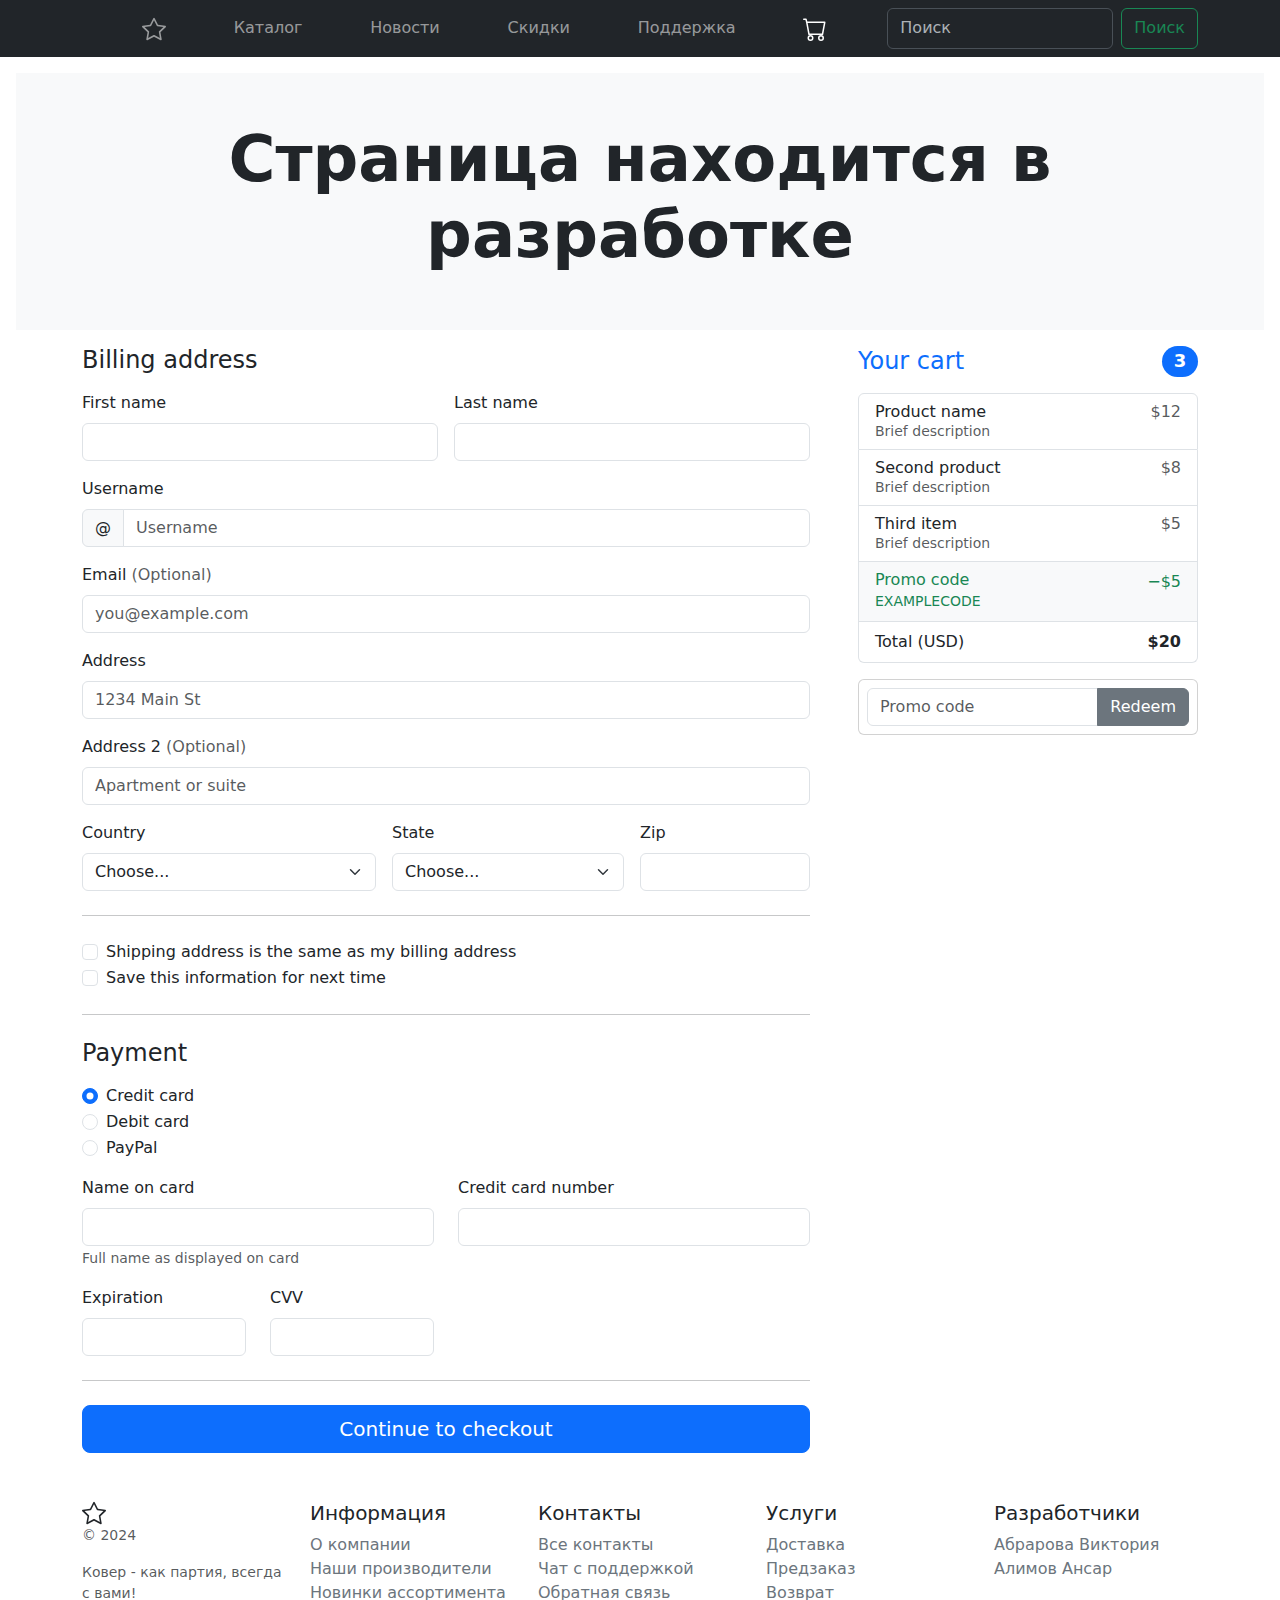
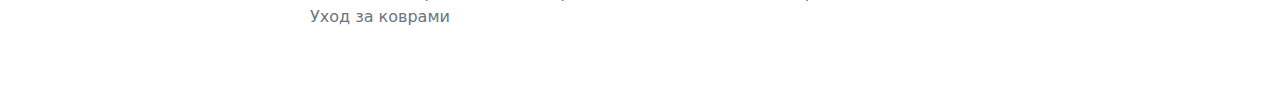
==== docs/cart.html @ 84be00ea "Fixed active item of top level menu." ====
<!DOCTYPE html>
<html lang="ru">
<head>
    <meta charset="UTF-8"/>
    <meta name="viewport" content="width=device-width, initial-scale=1">
    <title>Playground</title>
    <link rel="stylesheet" href="https://cdn.jsdelivr.net/npm/bootstrap@5.3.3/dist/css/bootstrap.min.css"
          integrity="sha384-QWTKZyjpPEjISv5WaRU9OFeRpok6YctnYmDr5pNlyT2bRjXh0JMhjY6hW+ALEwIH" crossorigin="anonymous">
    <link rel="stylesheet" href="css/style.css">
</head>
<body>
<svg xmlns="http://www.w3.org/2000/svg" class="d-none">
    <symbol id="logo" viewBox="0 0 16 16">
        <path d="M2.866 14.85c-.078.444.36.791.746.593l4.39-2.256 4.389 2.256c.386.198.824-.149.746-.592l-.83-4.73 3.522-3.356c.33-.314.16-.888-.282-.95l-4.898-.696L8.465.792a.513.513 0 0 0-.927 0L5.354 5.12l-4.898.696c-.441.062-.612.636-.283.95l3.523 3.356-.83 4.73zm4.905-2.767-3.686 1.894.694-3.957a.56.56 0 0 0-.163-.505L1.71 6.745l4.052-.576a.53.53 0 0 0 .393-.288L8 2.223l1.847 3.658a.53.53 0 0 0 .393.288l4.052.575-2.906 2.77a.56.56 0 0 0-.163.506l.694 3.957-3.686-1.894a.5.5 0 0 0-.461 0z"/>
    </symbol>
    <symbol id="cart" viewBox="0 0 16 16">
        <path d="M0 1.5A.5.5 0 0 1 .5 1H2a.5.5 0 0 1 .485.379L2.89 3H14.5a.5.5 0 0 1 .491.592l-1.5 8A.5.5 0 0 1 13 12H4a.5.5 0 0 1-.491-.408L2.01 3.607 1.61 2H.5a.5.5 0 0 1-.5-.5M3.102 4l1.313 7h8.17l1.313-7zM5 12a2 2 0 1 0 0 4 2 2 0 0 0 0-4m7 0a2 2 0 1 0 0 4 2 2 0 0 0 0-4m-7 1a1 1 0 1 1 0 2 1 1 0 0 1 0-2m7 0a1 1 0 1 1 0 2 1 1 0 0 1 0-2"/>
    </symbol>
</svg>
<header>
    <nav class="navbar bg-dark navbar-expand-md" data-bs-theme="dark">
        <div class="container">
            <a class="navbar-brand d-md-none" href="index.html">
                <svg xmlns="http://www.w3.org/2000/svg" width="24" height="24" fill="currentColor" class="bi"
                     viewBox="0 0 16 16">
                    <use xlink:href="#logo"/>
                </svg>
                Playground
            </a>
            <button class="navbar-toggler" type="button" data-bs-toggle="offcanvas" data-bs-target="#offcanvas"
                    aria-controls="offcanvas" aria-label="Toggle navigation">
                <span class="navbar-toggler-icon"></span>
            </button>
            <div class="offcanvas offcanvas-end" tabindex="-1" id="offcanvas" aria-labelledby="offcanvasLabel">
                <div class="offcanvas-header">
                    <h5 class="offcanvas-title" id="offcanvasLabel">Playground</h5>
                    <button type="button" class="btn-close" data-bs-dismiss="offcanvas" aria-label="Close"></button>
                </div>
                <div class="offcanvas-body">
                    <ul class="navbar-nav flex-grow-1 justify-content-md-evenly">
                        <li class="nav-item">
                            <a class="nav-link" href="index.html">
                                <svg xmlns="http://www.w3.org/2000/svg" width="24" height="24" fill="currentColor"
                                     class="bi" viewBox="0 0 16 16">
                                    <use xlink:href="#logo"/>
                                </svg>
                            </a>
                        </li>
                        <li class="nav-item">
                            <a class="nav-link" href="pricing.html">Каталог</a>
                        </li>
                        <li class="nav-item">
                            <a class="nav-link" href="news.html">Новости</a>
                        </li>
                        <li class="nav-item">
                            <a class="nav-link" href="sales.html">Скидки</a>
                        </li>
                        <li class="nav-item">
                            <a class="nav-link" href="support.html">Поддержка</a>
                        </li>
                        <li class="nav-item">
                            <a class="nav-link active" aria-current="page" href="cart.html">
                                <svg xmlns="http://www.w3.org/2000/svg" width="24" height="24" fill="currentColor"
                                     class="bi">
                                    <use xlink:href="#cart"/>
                                </svg>
                            </a>
                        </li>
                    </ul>
                    <form class="d-flex" role="search" action="search-result.html">
                        <input class="form-control me-2" type="search" placeholder="Поиск" aria-label="Search">
                        <button class="btn btn-outline-success" type="submit">Поиск</button>
                    </form>
                </div>
            </div>
        </div>
    </nav>
</header>
<main>
    <div class="position-relative overflow-hidden p-3 p-md-5 m-md-3 text-center bg-body-tertiary">
        <h1 class="display-3 fw-bold">Страница находится в разработке</h1>
    </div>
    <div class="container">
        <div class="row g-5">
            <div class="col-md-5 col-lg-4 order-md-last">
                <h4 class="d-flex justify-content-between align-items-center mb-3">
                    <span class="text-primary">Your cart</span>
                    <span class="badge bg-primary rounded-pill">3</span>
                </h4>
                <ul class="list-group mb-3">
                    <li class="list-group-item d-flex justify-content-between lh-sm">
                        <div>
                            <h6 class="my-0">Product name</h6>
                            <small class="text-body-secondary">Brief description</small>
                        </div>
                        <span class="text-body-secondary">$12</span>
                    </li>
                    <li class="list-group-item d-flex justify-content-between lh-sm">
                        <div>
                            <h6 class="my-0">Second product</h6>
                            <small class="text-body-secondary">Brief description</small>
                        </div>
                        <span class="text-body-secondary">$8</span>
                    </li>
                    <li class="list-group-item d-flex justify-content-between lh-sm">
                        <div>
                            <h6 class="my-0">Third item</h6>
                            <small class="text-body-secondary">Brief description</small>
                        </div>
                        <span class="text-body-secondary">$5</span>
                    </li>
                    <li class="list-group-item d-flex justify-content-between bg-body-tertiary">
                        <div class="text-success">
                            <h6 class="my-0">Promo code</h6>
                            <small>EXAMPLECODE</small>
                        </div>
                        <span class="text-success">−$5</span>
                    </li>
                    <li class="list-group-item d-flex justify-content-between">
                        <span>Total (USD)</span>
                        <strong>$20</strong>
                    </li>
                </ul>

                <form class="card p-2">
                    <div class="input-group">
                        <input type="text" class="form-control" placeholder="Promo code">
                        <button type="submit" class="btn btn-secondary">Redeem</button>
                    </div>
                </form>
            </div>
            <div class="col-md-7 col-lg-8">
                <h4 class="mb-3">Billing address</h4>
                <form class="needs-validation" novalidate>
                    <div class="row g-3">
                        <div class="col-sm-6">
                            <label for="firstName" class="form-label">First name</label>
                            <input type="text" class="form-control" id="firstName" placeholder="" value="" required>
                            <div class="invalid-feedback">
                                Valid first name is required.
                            </div>
                        </div>

                        <div class="col-sm-6">
                            <label for="lastName" class="form-label">Last name</label>
                            <input type="text" class="form-control" id="lastName" placeholder="" value="" required>
                            <div class="invalid-feedback">
                                Valid last name is required.
                            </div>
                        </div>

                        <div class="col-12">
                            <label for="username" class="form-label">Username</label>
                            <div class="input-group has-validation">
                                <span class="input-group-text">@</span>
                                <input type="text" class="form-control" id="username" placeholder="Username" required>
                                <div class="invalid-feedback">
                                    Your username is required.
                                </div>
                            </div>
                        </div>

                        <div class="col-12">
                            <label for="email" class="form-label">Email <span
                                    class="text-body-secondary">(Optional)</span></label>
                            <input type="email" class="form-control" id="email" placeholder="you@example.com">
                            <div class="invalid-feedback">
                                Please enter a valid email address for shipping updates.
                            </div>
                        </div>

                        <div class="col-12">
                            <label for="address" class="form-label">Address</label>
                            <input type="text" class="form-control" id="address" placeholder="1234 Main St" required>
                            <div class="invalid-feedback">
                                Please enter your shipping address.
                            </div>
                        </div>

                        <div class="col-12">
                            <label for="address2" class="form-label">Address 2 <span class="text-body-secondary">(Optional)</span></label>
                            <input type="text" class="form-control" id="address2" placeholder="Apartment or suite">
                        </div>

                        <div class="col-md-5">
                            <label for="country" class="form-label">Country</label>
                            <select class="form-select" id="country" required>
                                <option value="">Choose...</option>
                                <option>United States</option>
                            </select>
                            <div class="invalid-feedback">
                                Please select a valid country.
                            </div>
                        </div>

                        <div class="col-md-4">
                            <label for="state" class="form-label">State</label>
                            <select class="form-select" id="state" required>
                                <option value="">Choose...</option>
                                <option>California</option>
                            </select>
                            <div class="invalid-feedback">
                                Please provide a valid state.
                            </div>
                        </div>

                        <div class="col-md-3">
                            <label for="zip" class="form-label">Zip</label>
                            <input type="text" class="form-control" id="zip" placeholder="" required>
                            <div class="invalid-feedback">
                                Zip code required.
                            </div>
                        </div>
                    </div>

                    <hr class="my-4">

                    <div class="form-check">
                        <input type="checkbox" class="form-check-input" id="same-address">
                        <label class="form-check-label" for="same-address">Shipping address is the same as my billing
                            address</label>
                    </div>

                    <div class="form-check">
                        <input type="checkbox" class="form-check-input" id="save-info">
                        <label class="form-check-label" for="save-info">Save this information for next time</label>
                    </div>

                    <hr class="my-4">

                    <h4 class="mb-3">Payment</h4>

                    <div class="my-3">
                        <div class="form-check">
                            <input id="credit" name="paymentMethod" type="radio" class="form-check-input" checked
                                   required>
                            <label class="form-check-label" for="credit">Credit card</label>
                        </div>
                        <div class="form-check">
                            <input id="debit" name="paymentMethod" type="radio" class="form-check-input" required>
                            <label class="form-check-label" for="debit">Debit card</label>
                        </div>
                        <div class="form-check">
                            <input id="paypal" name="paymentMethod" type="radio" class="form-check-input" required>
                            <label class="form-check-label" for="paypal">PayPal</label>
                        </div>
                    </div>

                    <div class="row gy-3">
                        <div class="col-md-6">
                            <label for="cc-name" class="form-label">Name on card</label>
                            <input type="text" class="form-control" id="cc-name" placeholder="" required>
                            <small class="text-body-secondary">Full name as displayed on card</small>
                            <div class="invalid-feedback">
                                Name on card is required
                            </div>
                        </div>

                        <div class="col-md-6">
                            <label for="cc-number" class="form-label">Credit card number</label>
                            <input type="text" class="form-control" id="cc-number" placeholder="" required>
                            <div class="invalid-feedback">
                                Credit card number is required
                            </div>
                        </div>

                        <div class="col-md-3">
                            <label for="cc-expiration" class="form-label">Expiration</label>
                            <input type="text" class="form-control" id="cc-expiration" placeholder="" required>
                            <div class="invalid-feedback">
                                Expiration date required
                            </div>
                        </div>

                        <div class="col-md-3">
                            <label for="cc-cvv" class="form-label">CVV</label>
                            <input type="text" class="form-control" id="cc-cvv" placeholder="" required>
                            <div class="invalid-feedback">
                                Security code required
                            </div>
                        </div>
                    </div>

                    <hr class="my-4">

                    <button class="w-100 btn btn-primary btn-lg" type="submit">Continue to checkout</button>
                </form>
            </div>
        </div>
    </div>
</main>
<footer class="container py-5">
    <div class="row">
        <div class="col-12 col-md">
            <svg xmlns="http://www.w3.org/2000/svg" width="24" height="24" fill="currentColor" class="bi"
                 viewBox="0 0 16 16">
                <use xlink:href="#logo"/>
            </svg>
            <small class="d-block mb-3 text-body-secondary">&copy; 2024</small>
            <small class="d-block mb-3 text-body-secondary">Ковер - как партия, всегда с вами!</small>
        </div>
        <div class="col-6 col-md">
            <h5>Информация</h5>
            <ul class="list-unstyled text-small">
                <li><a class="link-secondary text-decoration-none" href="#">О компании</a></li>
                <li><a class="link-secondary text-decoration-none" href="#">Наши производители</a></li>
                <li><a class="link-secondary text-decoration-none" href="#"> Новинки ассортимента</a></li>
                <li><a class="link-secondary text-decoration-none" href="#">Уход за коврами</a></li>
            </ul>
        </div>
        <div class="col-6 col-md">
            <h5>Контакты</h5>
            <ul class="list-unstyled text-small">
                <li><a class="link-secondary text-decoration-none" href="#">Все контакты</a></li>
                <li><a class="link-secondary text-decoration-none" href="#">Чат с поддержкой</a></li>
                <li><a class="link-secondary text-decoration-none" href="#">Обратная связь</a></li>
            </ul>
        </div>
        <div class="col-6 col-md">
            <h5>Услуги</h5>
            <ul class="list-unstyled text-small">
                <li><a class="link-secondary text-decoration-none" href="#">Доставка</a></li>
                <li><a class="link-secondary text-decoration-none" href="#">Предзаказ</a></li>
                <li><a class="link-secondary text-decoration-none" href="#">Возврат</a></li>
            </ul>
        </div>
        <div class="col-6 col-md">
            <h5>Разработчики</h5>
            <ul class="list-unstyled text-small">
                <li><a class="link-secondary text-decoration-none" data-bs-toggle="tooltip"
                       data-bs-title="abrarovavika@gmail.com" href="mailto:abrarovavika@gmail.com">Абрарова Виктория</a>
                </li>
                <li><p class="link-secondary text-decoration-none" href="#">Алимов Ансар</p></li>
            </ul>
        </div>
    </div>
</footer>
<script src="https://cdn.jsdelivr.net/npm/bootstrap@5.3.3/dist/js/bootstrap.bundle.min.js"
        integrity="sha384-YvpcrYf0tY3lHB60NNkmXc5s9fDVZLESaAA55NDzOxhy9GkcIdslK1eN7N6jIeHz"
        crossorigin="anonymous"></script>
<script src="js/tooltip.js"></script>
</body>
</html>
---- docs/css/style.css ----
.icon-link > .bi {
    width: .75em;
    height: .75em;
}

.index-carousel {
    margin-bottom: 4rem;
}

.index-carousel-caption {
    bottom: 3rem;
    z-index: 10;
}

.index-carousel-item {
    height: 32rem;
}

.index-marketing .col-lg-4 {
    margin-bottom: 1.5rem;
    text-align: center;
}

.index-marketing .col-lg-4 p {
    margin-right: .75rem;
    margin-left: .75rem;
}

.index-featurette-divider {
    margin: 5rem 0;
}

.index-featurette-heading {
    letter-spacing: -.05rem;
}

@media (min-width: 40em) {
    .index-carousel-caption p {
        margin-bottom: 1.25rem;
        font-size: 1.25rem;
        line-height: 1.4;
    }

    .index-featurette-heading {
        font-size: 50px;
    }
}

@media (min-width: 62em) {
    .index-featurette-heading {
        margin-top: 7rem;
    }
}

.index-bd-placeholder-img {
    font-size: 1.125rem;
    text-anchor: middle;
    -webkit-user-select: none;
    -moz-user-select: none;
    user-select: none;
}

@media (min-width: 768px) {
    .index-bd-placeholder-img-lg {
        font-size: 3.5rem;
    }
}

.pricing-bd-placeholder-img {
    font-size: 1.125rem;
    text-anchor: middle;
    -webkit-user-select: none;
    -moz-user-select: none;
    user-select: none;
}
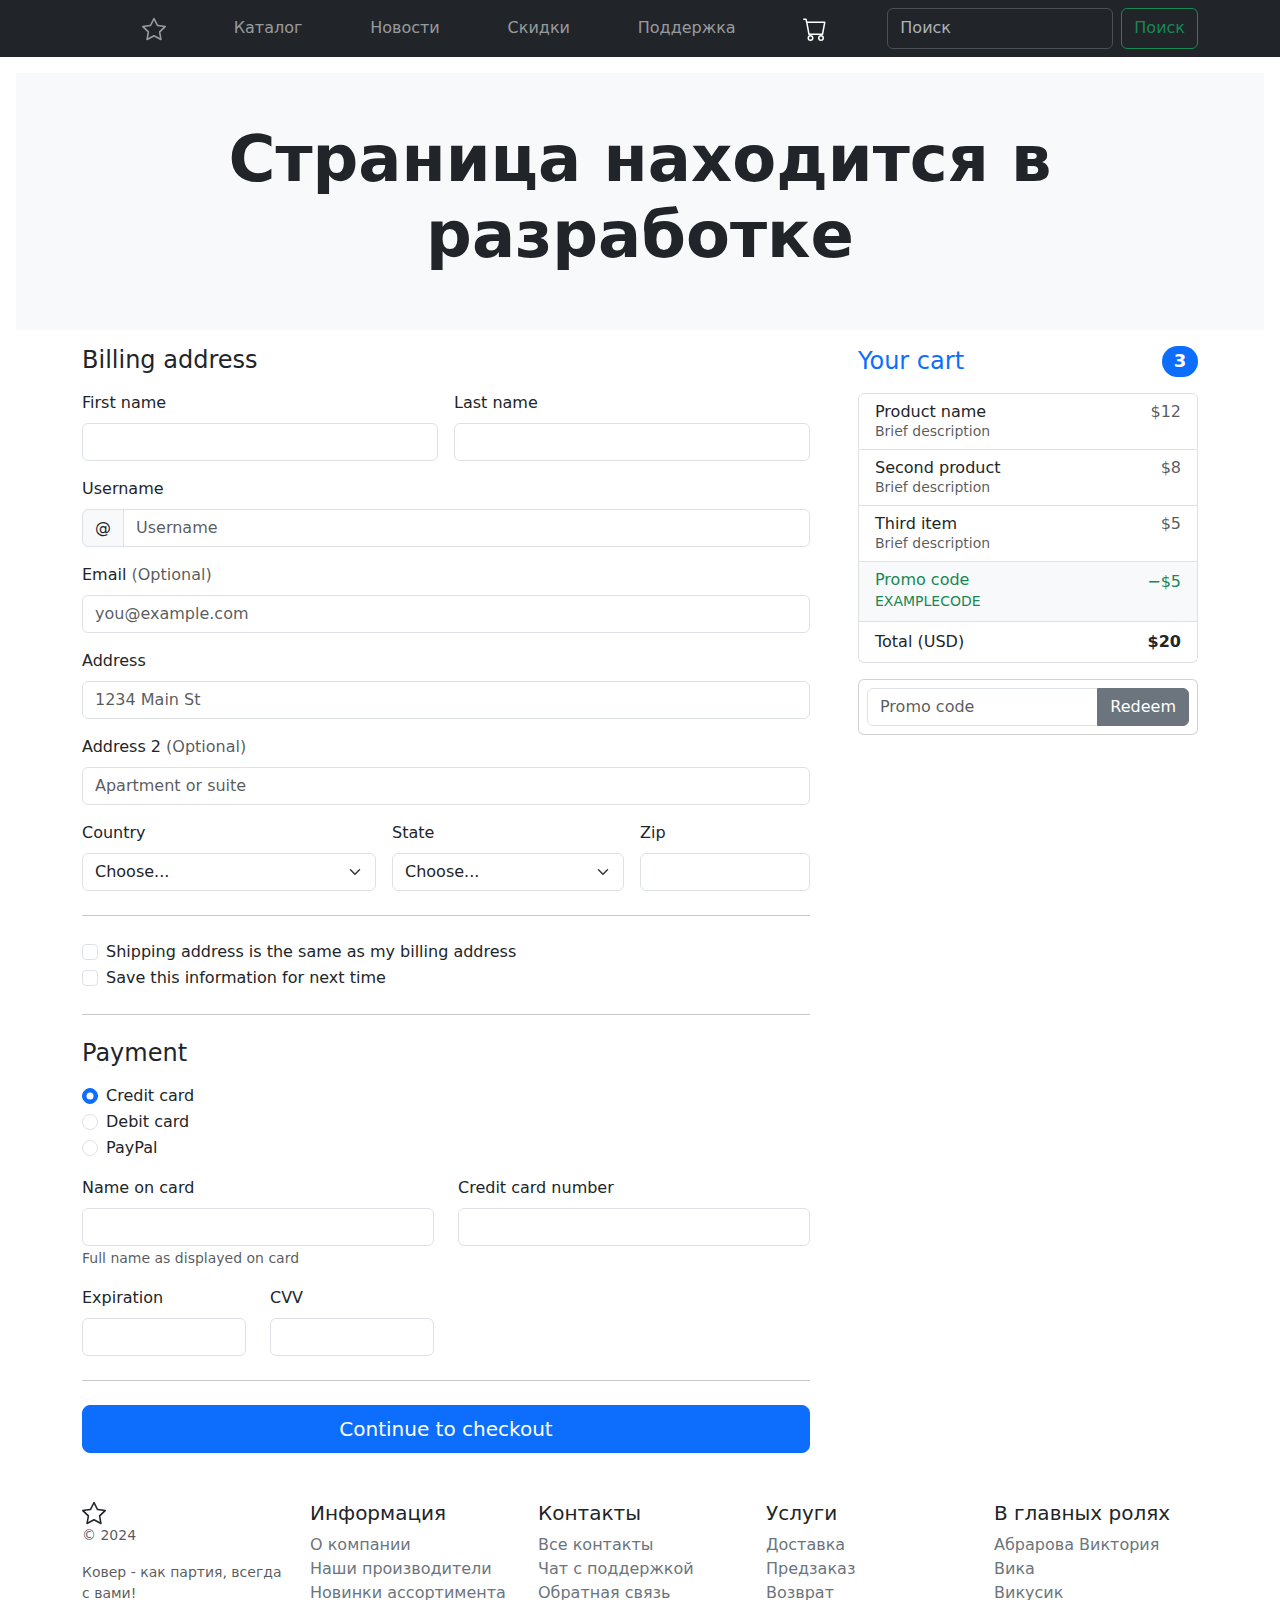
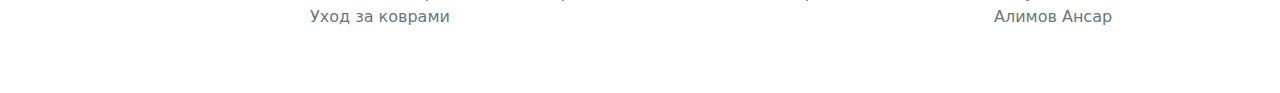
==== commit 7b6d7560: "Renamed site." ====
--- a/docs/cart.html
+++ b/docs/cart.html
@@ -3,7 +3,7 @@
 <head>
     <meta charset="UTF-8"/>
     <meta name="viewport" content="width=device-width, initial-scale=1">
-    <title>Playground</title>
+    <title>Союз советских ковров</title>
     <link rel="stylesheet" href="https://cdn.jsdelivr.net/npm/bootstrap@5.3.3/dist/css/bootstrap.min.css"
           integrity="sha384-QWTKZyjpPEjISv5WaRU9OFeRpok6YctnYmDr5pNlyT2bRjXh0JMhjY6hW+ALEwIH" crossorigin="anonymous">
     <link rel="stylesheet" href="css/style.css">
@@ -25,7 +25,7 @@
                      viewBox="0 0 16 16">
                     <use xlink:href="#logo"/>
                 </svg>
-                Playground
+                Союз советских ковров
             </a>
             <button class="navbar-toggler" type="button" data-bs-toggle="offcanvas" data-bs-target="#offcanvas"
                     aria-controls="offcanvas" aria-label="Toggle navigation">
@@ -33,7 +33,7 @@
             </button>
             <div class="offcanvas offcanvas-end" tabindex="-1" id="offcanvas" aria-labelledby="offcanvasLabel">
                 <div class="offcanvas-header">
-                    <h5 class="offcanvas-title" id="offcanvasLabel">Playground</h5>
+                    <h5 class="offcanvas-title" id="offcanvasLabel">Союз советских ковров</h5>
                     <button type="button" class="btn-close" data-bs-dismiss="offcanvas" aria-label="Close"></button>
                 </div>
                 <div class="offcanvas-body">
@@ -325,10 +325,16 @@
             </ul>
         </div>
         <div class="col-6 col-md">
-            <h5>Разработчики</h5>
+            <h5>В главных ролях</h5>
             <ul class="list-unstyled text-small">
                 <li><a class="link-secondary text-decoration-none" data-bs-toggle="tooltip"
                        data-bs-title="abrarovavika@gmail.com" href="mailto:abrarovavika@gmail.com">Абрарова Виктория</a>
+                </li>
+                <li><a class="link-secondary text-decoration-none" data-bs-toggle="tooltip"
+                       data-bs-title="abrarovavika@gmail.com" href="mailto:abrarovavika@gmail.com">Вика</a>
+                </li>
+                <li><a class="link-secondary text-decoration-none" data-bs-toggle="tooltip"
+                       data-bs-title="abrarovavika@gmail.com" href="mailto:abrarovavika@gmail.com">Викусик</a>
                 </li>
                 <li><p class="link-secondary text-decoration-none" href="#">Алимов Ансар</p></li>
             </ul>
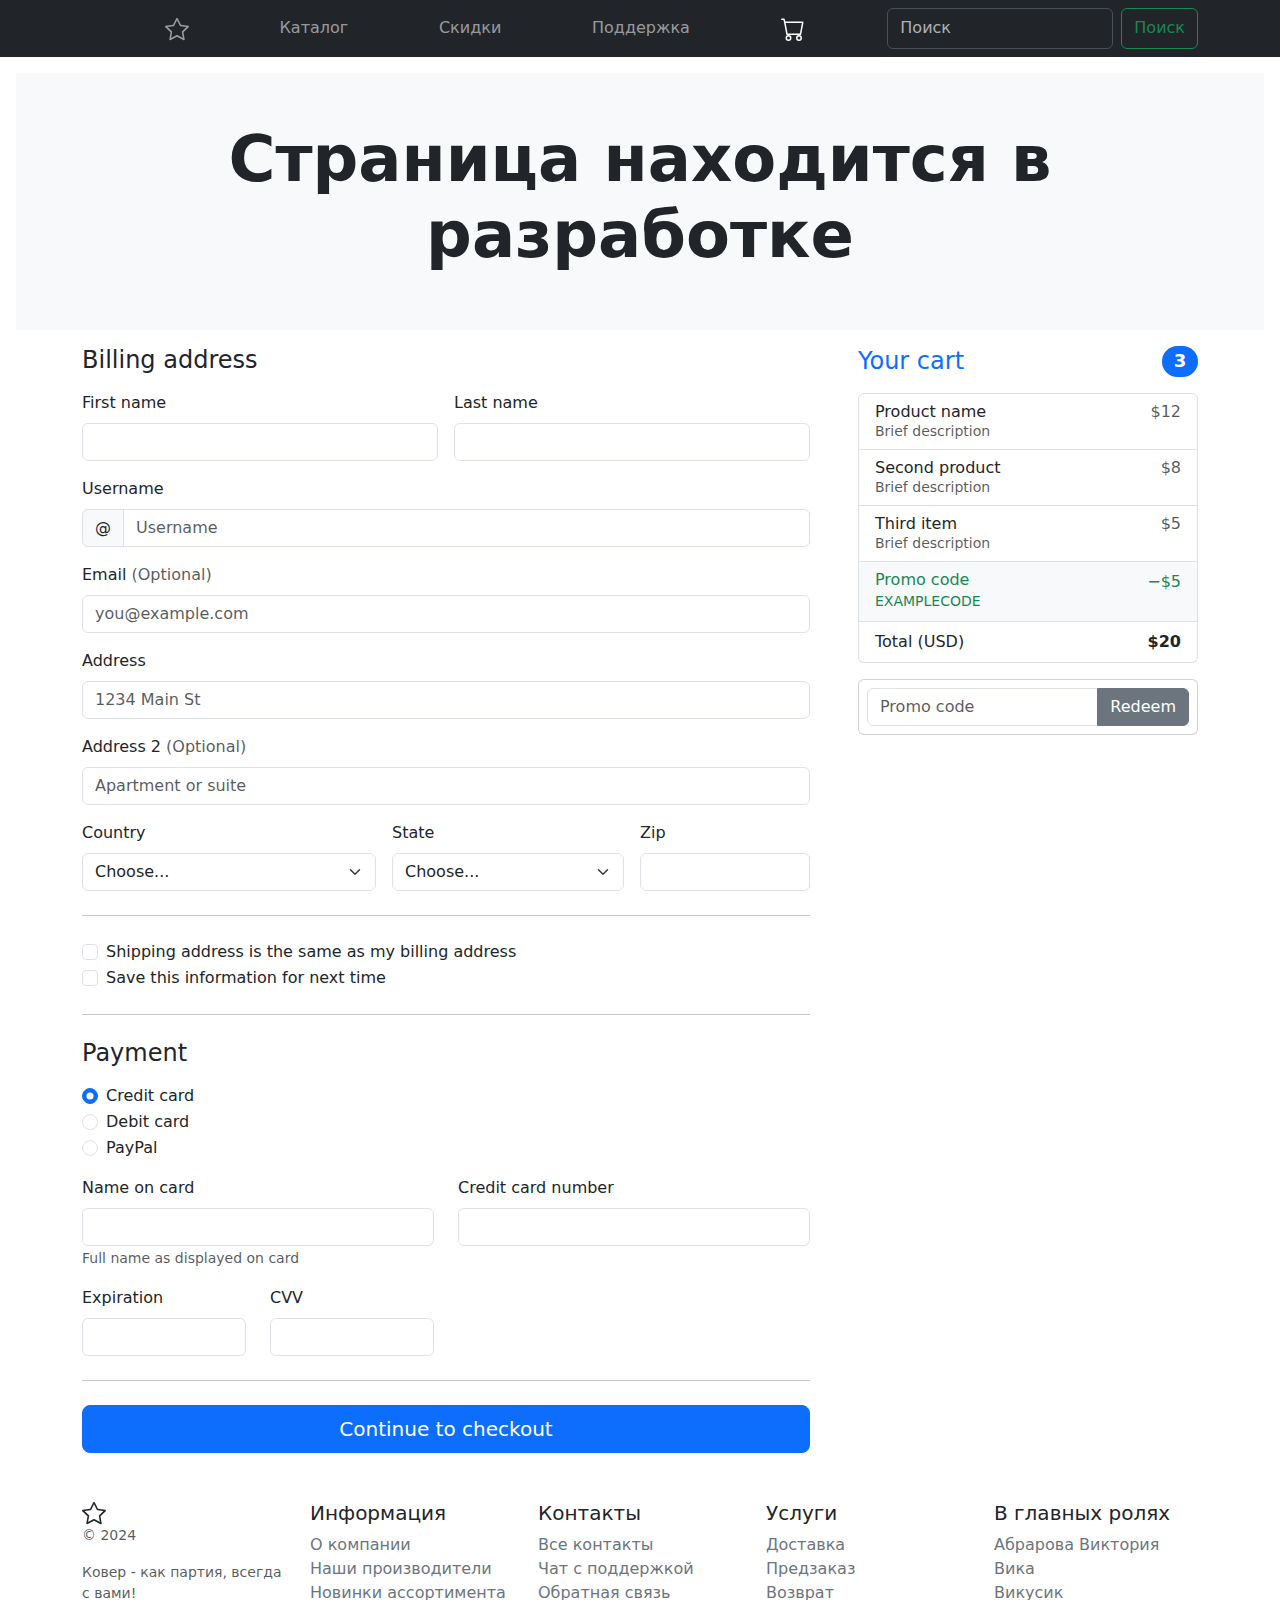
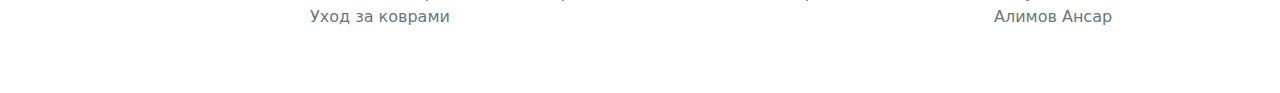
==== commit 92099e5f: "Removed news page." ====
--- a/docs/cart.html
+++ b/docs/cart.html
@@ -50,9 +50,6 @@
                             <a class="nav-link" href="pricing.html">Каталог</a>
                         </li>
                         <li class="nav-item">
-                            <a class="nav-link" href="news.html">Новости</a>
-                        </li>
-                        <li class="nav-item">
                             <a class="nav-link" href="sales.html">Скидки</a>
                         </li>
                         <li class="nav-item">
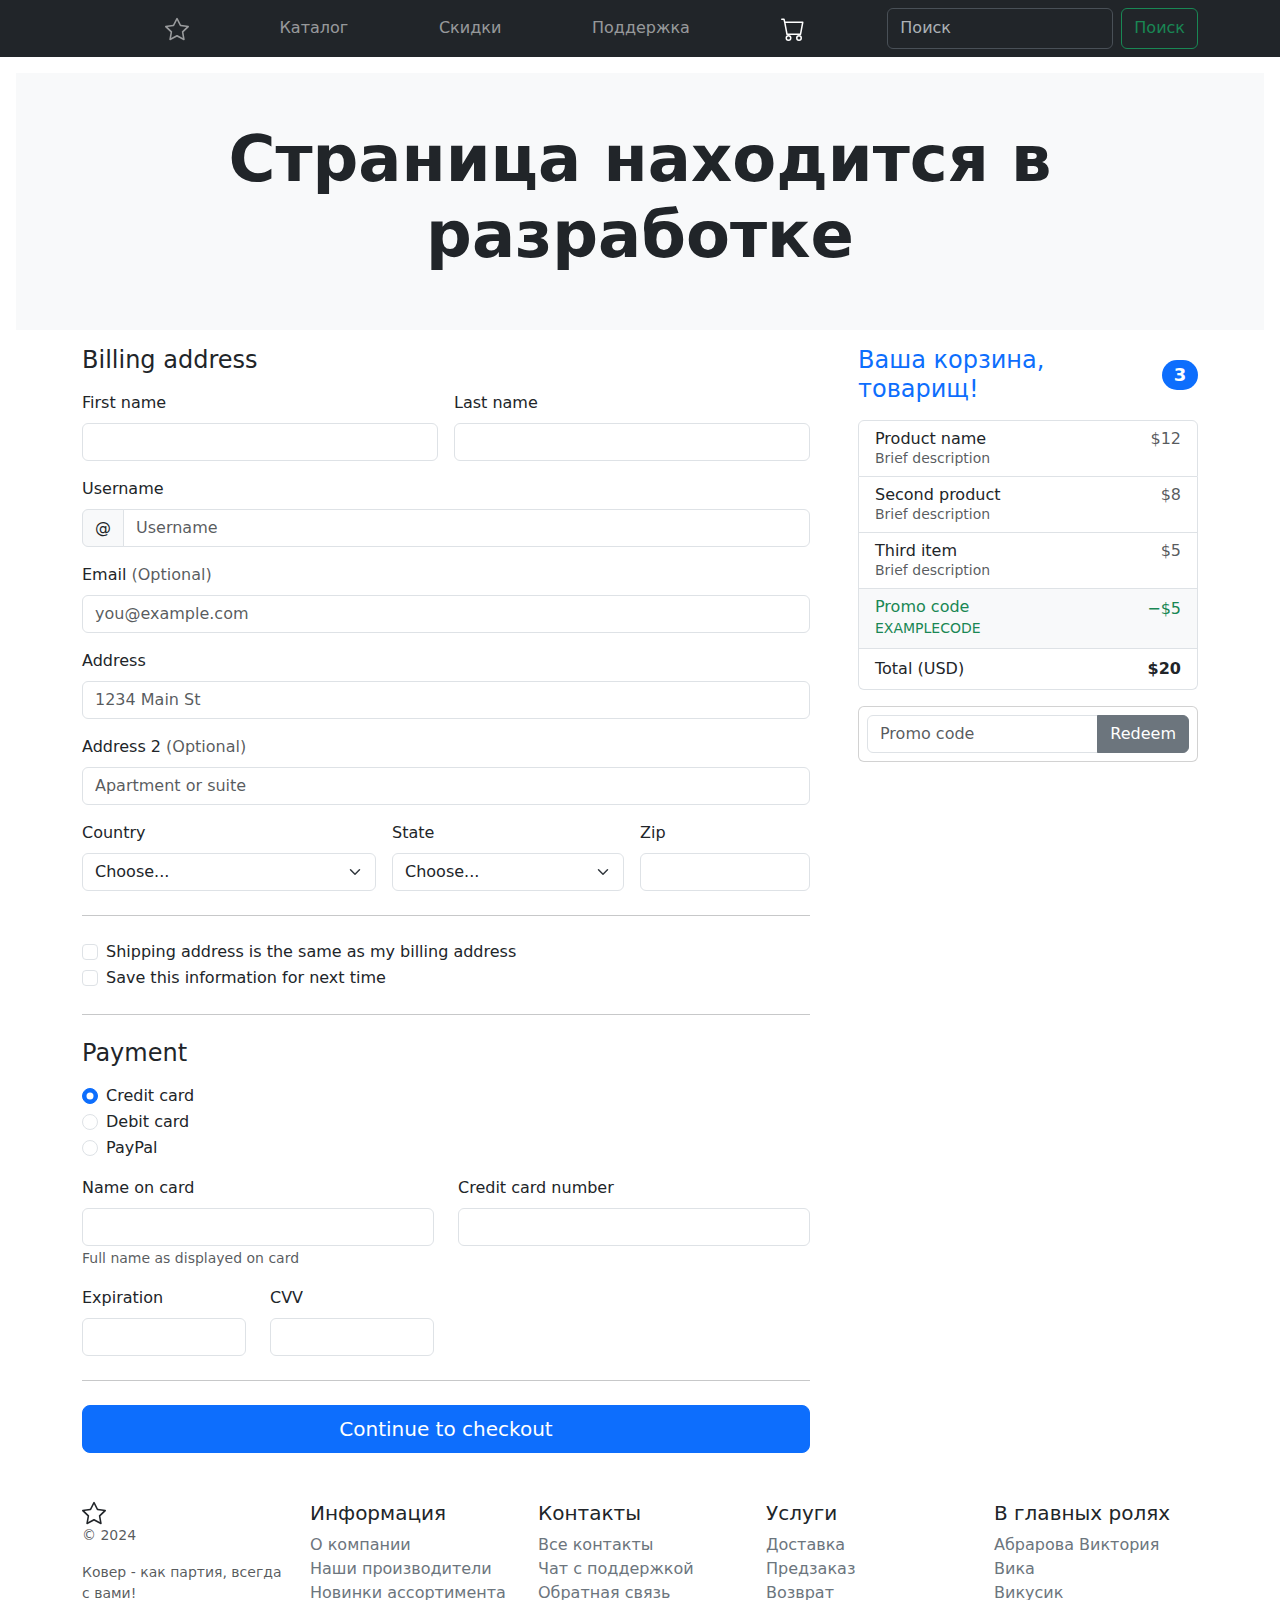
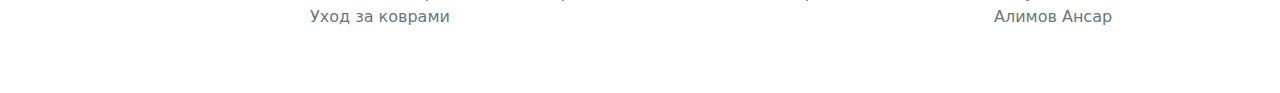
==== commit 27870c3a: "Stub page and translation from English to Russian." ====
--- a/docs/cart.html
+++ b/docs/cart.html
@@ -64,7 +64,7 @@
                             </a>
                         </li>
                     </ul>
-                    <form class="d-flex" role="search" action="search-result.html">
+                    <form class="d-flex" role="search" action="stub.html">
                         <input class="form-control me-2" type="search" placeholder="Поиск" aria-label="Search">
                         <button class="btn btn-outline-success" type="submit">Поиск</button>
                     </form>
@@ -81,7 +81,7 @@
         <div class="row g-5">
             <div class="col-md-5 col-lg-4 order-md-last">
                 <h4 class="d-flex justify-content-between align-items-center mb-3">
-                    <span class="text-primary">Your cart</span>
+                    <span class="text-primary">Ваша корзина, товарищ!</span>
                     <span class="badge bg-primary rounded-pill">3</span>
                 </h4>
                 <ul class="list-group mb-3">
@@ -299,26 +299,26 @@
         <div class="col-6 col-md">
             <h5>Информация</h5>
             <ul class="list-unstyled text-small">
-                <li><a class="link-secondary text-decoration-none" href="#">О компании</a></li>
-                <li><a class="link-secondary text-decoration-none" href="#">Наши производители</a></li>
-                <li><a class="link-secondary text-decoration-none" href="#"> Новинки ассортимента</a></li>
-                <li><a class="link-secondary text-decoration-none" href="#">Уход за коврами</a></li>
+                <li><a class="link-secondary text-decoration-none" href="stub.html">О компании</a></li>
+                <li><a class="link-secondary text-decoration-none" href="stub.html">Наши производители</a></li>
+                <li><a class="link-secondary text-decoration-none" href="stub.html"> Новинки ассортимента</a></li>
+                <li><a class="link-secondary text-decoration-none" href="stub.html">Уход за коврами</a></li>
             </ul>
         </div>
         <div class="col-6 col-md">
             <h5>Контакты</h5>
             <ul class="list-unstyled text-small">
-                <li><a class="link-secondary text-decoration-none" href="#">Все контакты</a></li>
-                <li><a class="link-secondary text-decoration-none" href="#">Чат с поддержкой</a></li>
-                <li><a class="link-secondary text-decoration-none" href="#">Обратная связь</a></li>
+                <li><a class="link-secondary text-decoration-none" href="stub.html">Все контакты</a></li>
+                <li><a class="link-secondary text-decoration-none" href="stub.html">Чат с поддержкой</a></li>
+                <li><a class="link-secondary text-decoration-none" href="stub.html">Обратная связь</a></li>
             </ul>
         </div>
         <div class="col-6 col-md">
             <h5>Услуги</h5>
             <ul class="list-unstyled text-small">
-                <li><a class="link-secondary text-decoration-none" href="#">Доставка</a></li>
-                <li><a class="link-secondary text-decoration-none" href="#">Предзаказ</a></li>
-                <li><a class="link-secondary text-decoration-none" href="#">Возврат</a></li>
+                <li><a class="link-secondary text-decoration-none" href="stub.html">Доставка</a></li>
+                <li><a class="link-secondary text-decoration-none" href="stub.html">Предзаказ</a></li>
+                <li><a class="link-secondary text-decoration-none" href="stub.html">Возврат</a></li>
             </ul>
         </div>
         <div class="col-6 col-md">
@@ -333,7 +333,8 @@
                 <li><a class="link-secondary text-decoration-none" data-bs-toggle="tooltip"
                        data-bs-title="abrarovavika@gmail.com" href="mailto:abrarovavika@gmail.com">Викусик</a>
                 </li>
-                <li><p class="link-secondary text-decoration-none" href="#">Алимов Ансар</p></li>
+                <li><a class="link-secondary text-decoration-none" data-bs-toggle="tooltip"
+                       data-bs-title="zhrvrt@gmail.com" href="mailto:zhrvrt@gmail.com">Алимов Ансар</a></li>
             </ul>
         </div>
     </div>
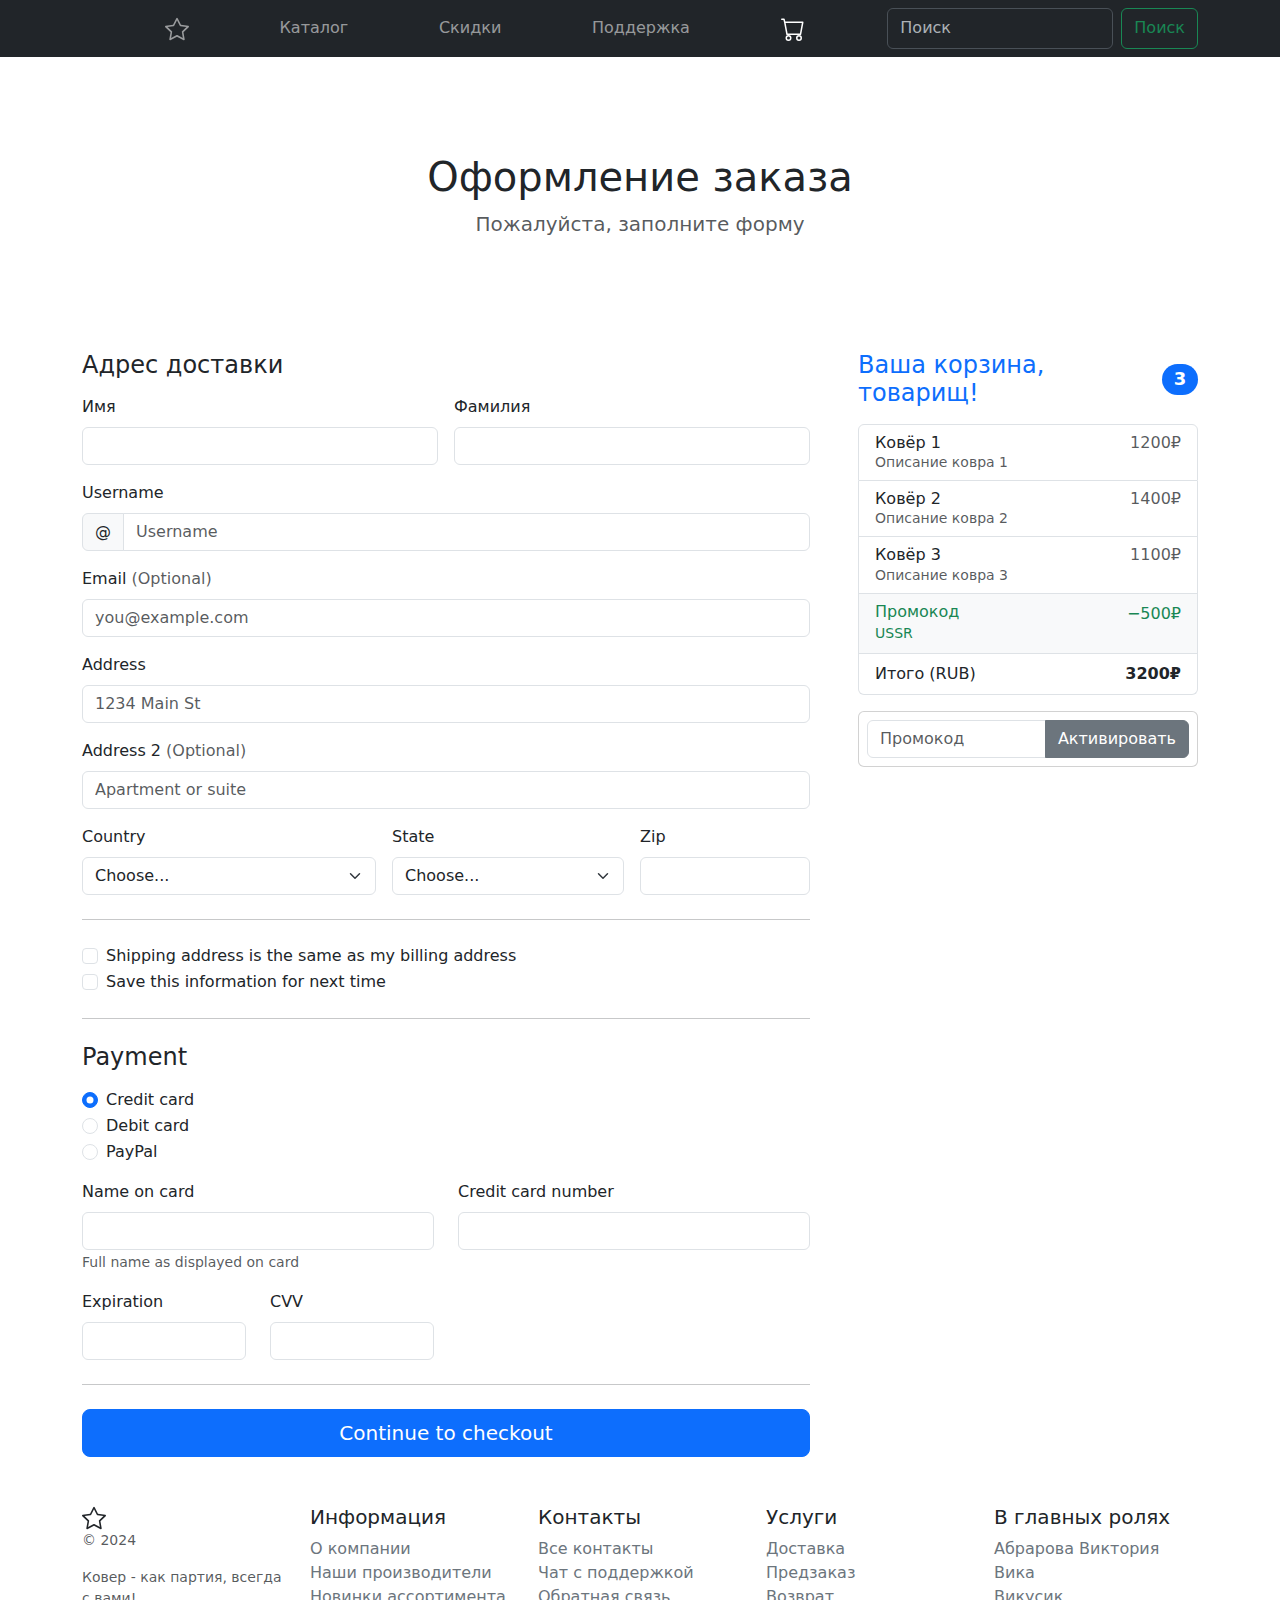
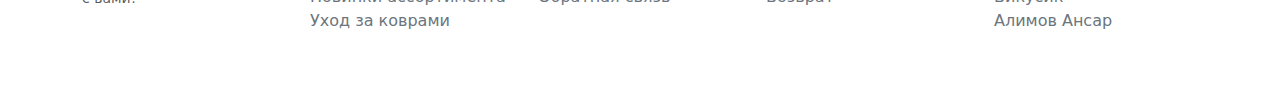
==== commit 421db8e7: "Translation of cart page." ====
--- a/docs/cart.html
+++ b/docs/cart.html
@@ -74,9 +74,14 @@
     </nav>
 </header>
 <main>
-    <div class="position-relative overflow-hidden p-3 p-md-5 m-md-3 text-center bg-body-tertiary">
-        <h1 class="display-3 fw-bold">Страница находится в разработке</h1>
-    </div>
+    <section class="py-5 text-center container">
+        <div class="row py-lg-5">
+            <div class="col-lg-6 col-md-8 mx-auto">
+                <h1 class="fw-light">Оформление заказа</h1>
+                <p class="lead text-body-secondary">Пожалуйста, заполните форму</p>
+            </div>
+        </div>
+    </section>
     <div class="container">
         <div class="row g-5">
             <div class="col-md-5 col-lg-4 order-md-last">
@@ -87,51 +92,51 @@
                 <ul class="list-group mb-3">
                     <li class="list-group-item d-flex justify-content-between lh-sm">
                         <div>
-                            <h6 class="my-0">Product name</h6>
-                            <small class="text-body-secondary">Brief description</small>
-                        </div>
-                        <span class="text-body-secondary">$12</span>
+                            <h6 class="my-0">Ковёр 1</h6>
+                            <small class="text-body-secondary">Описание ковра 1</small>
+                        </div>
+                        <span class="text-body-secondary">1200₽</span>
                     </li>
                     <li class="list-group-item d-flex justify-content-between lh-sm">
                         <div>
-                            <h6 class="my-0">Second product</h6>
-                            <small class="text-body-secondary">Brief description</small>
-                        </div>
-                        <span class="text-body-secondary">$8</span>
+                            <h6 class="my-0">Ковёр 2</h6>
+                            <small class="text-body-secondary">Описание ковра 2</small>
+                        </div>
+                        <span class="text-body-secondary">1400₽</span>
                     </li>
                     <li class="list-group-item d-flex justify-content-between lh-sm">
                         <div>
-                            <h6 class="my-0">Third item</h6>
-                            <small class="text-body-secondary">Brief description</small>
-                        </div>
-                        <span class="text-body-secondary">$5</span>
+                            <h6 class="my-0">Ковёр 3</h6>
+                            <small class="text-body-secondary">Описание ковра 3</small>
+                        </div>
+                        <span class="text-body-secondary">1100₽</span>
                     </li>
                     <li class="list-group-item d-flex justify-content-between bg-body-tertiary">
                         <div class="text-success">
-                            <h6 class="my-0">Promo code</h6>
-                            <small>EXAMPLECODE</small>
-                        </div>
-                        <span class="text-success">−$5</span>
+                            <h6 class="my-0">Промокод</h6>
+                            <small>USSR</small>
+                        </div>
+                        <span class="text-success">−500₽</span>
                     </li>
                     <li class="list-group-item d-flex justify-content-between">
-                        <span>Total (USD)</span>
-                        <strong>$20</strong>
+                        <span>Итого (RUB)</span>
+                        <strong>3200₽</strong>
                     </li>
                 </ul>
 
-                <form class="card p-2">
+                <form class="card p-2" action="stub.html">
                     <div class="input-group">
-                        <input type="text" class="form-control" placeholder="Promo code">
-                        <button type="submit" class="btn btn-secondary">Redeem</button>
+                        <input type="text" class="form-control" placeholder="Промокод">
+                        <button type="submit" class="btn btn-secondary">Активировать</button>
                     </div>
                 </form>
             </div>
             <div class="col-md-7 col-lg-8">
-                <h4 class="mb-3">Billing address</h4>
-                <form class="needs-validation" novalidate>
+                <h4 class="mb-3">Адрес доставки</h4>
+                <form class="needs-validation" novalidate action="stub.html">
                     <div class="row g-3">
                         <div class="col-sm-6">
-                            <label for="firstName" class="form-label">First name</label>
+                            <label for="firstName" class="form-label">Имя</label>
                             <input type="text" class="form-control" id="firstName" placeholder="" value="" required>
                             <div class="invalid-feedback">
                                 Valid first name is required.
@@ -139,7 +144,7 @@
                         </div>
 
                         <div class="col-sm-6">
-                            <label for="lastName" class="form-label">Last name</label>
+                            <label for="lastName" class="form-label">Фамилия</label>
                             <input type="text" class="form-control" id="lastName" placeholder="" value="" required>
                             <div class="invalid-feedback">
                                 Valid last name is required.
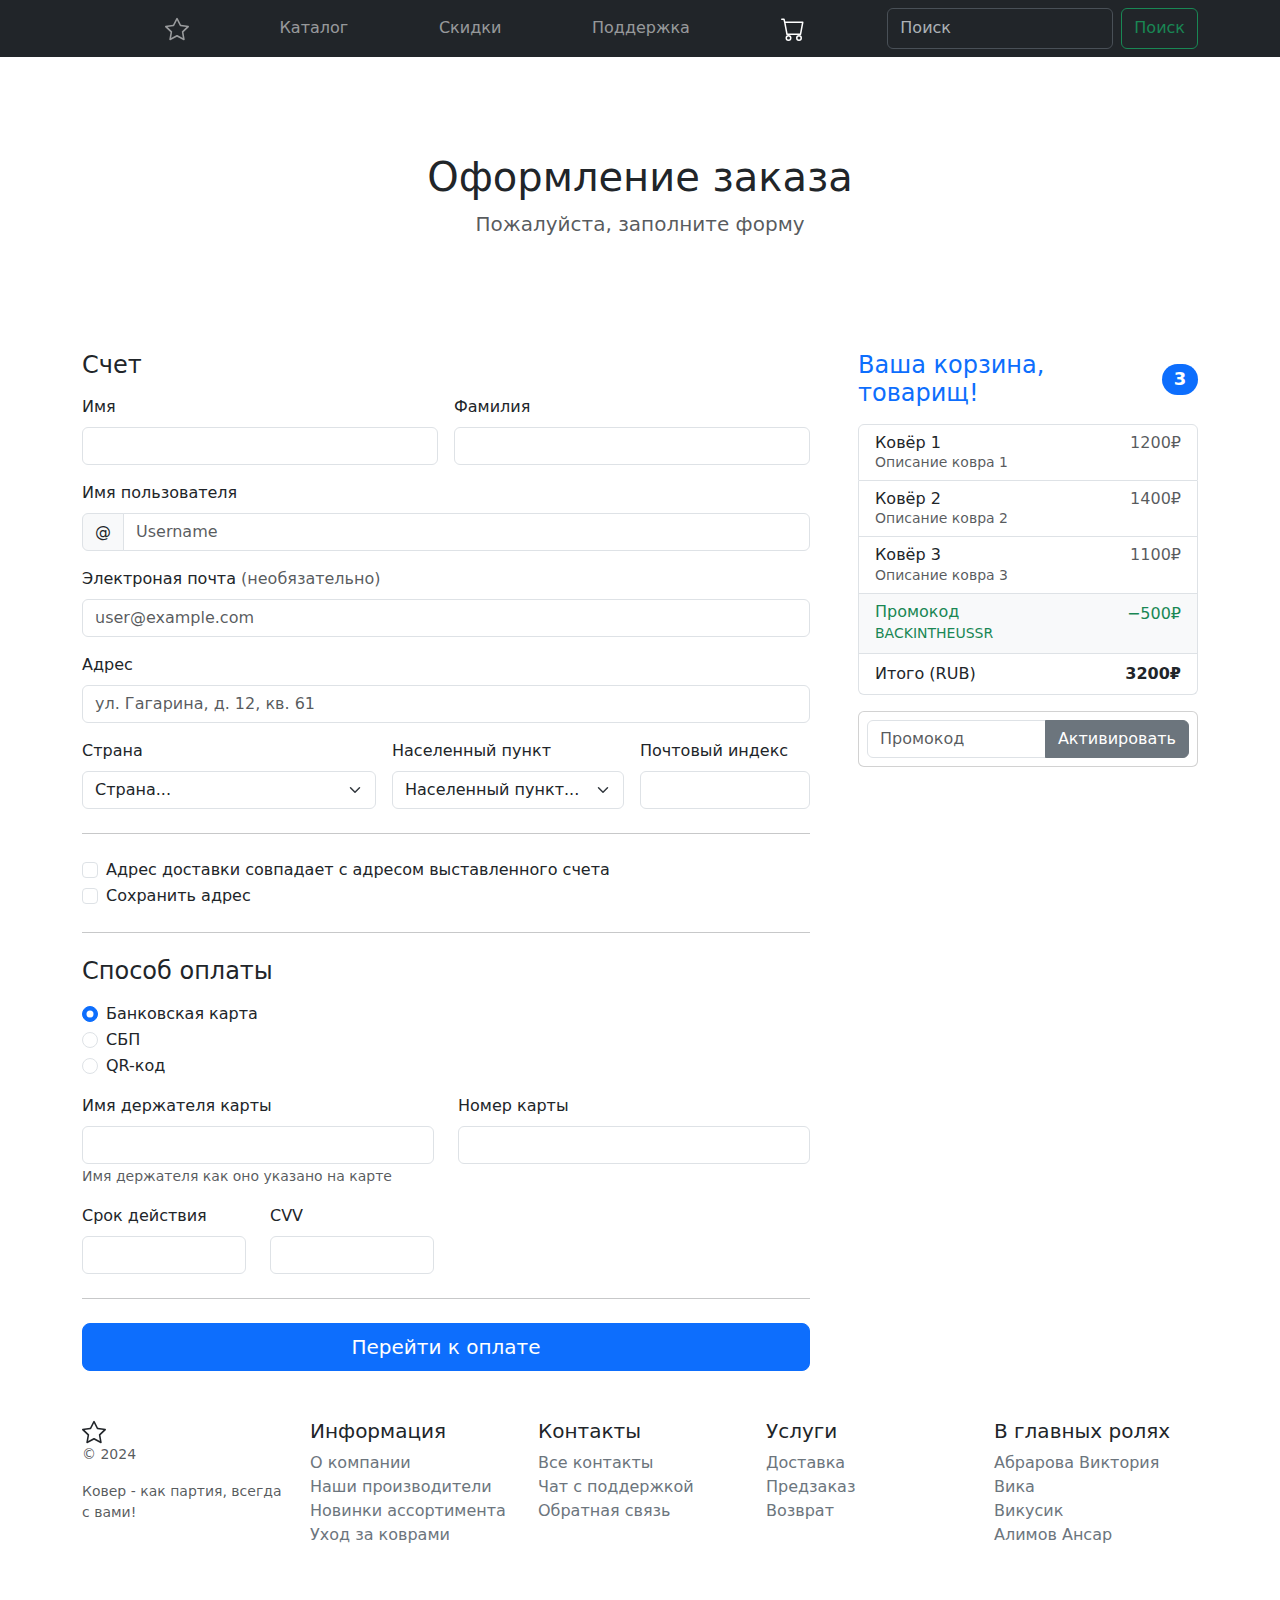
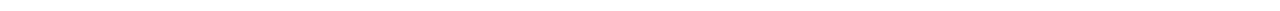
==== commit 631bb7c9: "Cart page translated." ====
--- a/docs/cart.html
+++ b/docs/cart.html
@@ -4,6 +4,13 @@
     <meta charset="UTF-8"/>
     <meta name="viewport" content="width=device-width, initial-scale=1">
     <title>Союз советских ковров</title>
+    <link rel="apple-touch-icon" sizes="180x180" href="images/apple-touch-icon.png">
+    <link rel="icon" type="image/png" sizes="32x32" href="images/favicon-32x32.png">
+    <link rel="icon" type="image/png" sizes="16x16" href="images/favicon-16x16.png">
+    <link rel="manifest" href="site.webmanifest">
+    <link rel="mask-icon" href="images/safari-pinned-tab.svg" color="#5bbad5">
+    <meta name="msapplication-TileColor" content="#da532c">
+    <meta name="theme-color" content="#ffffff">
     <link rel="stylesheet" href="https://cdn.jsdelivr.net/npm/bootstrap@5.3.3/dist/css/bootstrap.min.css"
           integrity="sha384-QWTKZyjpPEjISv5WaRU9OFeRpok6YctnYmDr5pNlyT2bRjXh0JMhjY6hW+ALEwIH" crossorigin="anonymous">
     <link rel="stylesheet" href="css/style.css">
@@ -114,7 +121,7 @@
                     <li class="list-group-item d-flex justify-content-between bg-body-tertiary">
                         <div class="text-success">
                             <h6 class="my-0">Промокод</h6>
-                            <small>USSR</small>
+                            <small>BACKINTHEUSSR</small>
                         </div>
                         <span class="text-success">−500₽</span>
                     </li>
@@ -131,15 +138,16 @@
                     </div>
                 </form>
             </div>
+
             <div class="col-md-7 col-lg-8">
-                <h4 class="mb-3">Адрес доставки</h4>
+                <h4 class="mb-3">Счет</h4>
                 <form class="needs-validation" novalidate action="stub.html">
                     <div class="row g-3">
                         <div class="col-sm-6">
                             <label for="firstName" class="form-label">Имя</label>
                             <input type="text" class="form-control" id="firstName" placeholder="" value="" required>
                             <div class="invalid-feedback">
-                                Valid first name is required.
+                                Имя покупателя обязательно к заполнению
                             </div>
                         </div>
 
@@ -147,70 +155,65 @@
                             <label for="lastName" class="form-label">Фамилия</label>
                             <input type="text" class="form-control" id="lastName" placeholder="" value="" required>
                             <div class="invalid-feedback">
-                                Valid last name is required.
+                                Фамилия покупателя обязательна к заполнению
                             </div>
                         </div>
 
                         <div class="col-12">
-                            <label for="username" class="form-label">Username</label>
+                            <label for="username" class="form-label">Имя пользователя</label>
                             <div class="input-group has-validation">
                                 <span class="input-group-text">@</span>
                                 <input type="text" class="form-control" id="username" placeholder="Username" required>
                                 <div class="invalid-feedback">
-                                    Your username is required.
+                                    Укажите имя пользователя
                                 </div>
                             </div>
                         </div>
 
                         <div class="col-12">
-                            <label for="email" class="form-label">Email <span
-                                    class="text-body-secondary">(Optional)</span></label>
-                            <input type="email" class="form-control" id="email" placeholder="you@example.com">
-                            <div class="invalid-feedback">
-                                Please enter a valid email address for shipping updates.
+                            <label for="email" class="form-label">Электроная почта <span
+                                    class="text-body-secondary">(необязательно)</span></label>
+                            <input type="email" class="form-control" id="email" placeholder="user@example.com">
+                            <div class="invalid-feedback">
+                                Пожалуйста, укажите корректный адрес электроной почты
                             </div>
                         </div>
 
                         <div class="col-12">
-                            <label for="address" class="form-label">Address</label>
-                            <input type="text" class="form-control" id="address" placeholder="1234 Main St" required>
-                            <div class="invalid-feedback">
-                                Please enter your shipping address.
-                            </div>
-                        </div>
-
-                        <div class="col-12">
-                            <label for="address2" class="form-label">Address 2 <span class="text-body-secondary">(Optional)</span></label>
-                            <input type="text" class="form-control" id="address2" placeholder="Apartment or suite">
+                            <label for="address" class="form-label">Адрес</label>
+                            <input type="text" class="form-control" id="address" placeholder="ул. Гагарина, д. 12, кв. 61" required>
+                            <div class="invalid-feedback">
+                                Пожалуйста, укажите адрес доставки
+                            </div>
                         </div>
 
                         <div class="col-md-5">
-                            <label for="country" class="form-label">Country</label>
+                            <label for="country" class="form-label">Страна</label>
                             <select class="form-select" id="country" required>
-                                <option value="">Choose...</option>
-                                <option>United States</option>
+                                <option value="">Страна...</option>
+                                <option>Российская Федерация</option>
                             </select>
                             <div class="invalid-feedback">
-                                Please select a valid country.
+                                Пожалуйста, укажите страну
                             </div>
                         </div>
 
                         <div class="col-md-4">
-                            <label for="state" class="form-label">State</label>
+                            <label for="state" class="form-label">Населенный пункт</label>
                             <select class="form-select" id="state" required>
-                                <option value="">Choose...</option>
-                                <option>California</option>
+                                <option value="">Населенный пункт...</option>
+                                <option>г. Казань</option>
                             </select>
                             <div class="invalid-feedback">
-                                Please provide a valid state.
+                                Пожалуйста, укажите населенный пункт
                             </div>
                         </div>
 
                         <div class="col-md-3">
-                            <label for="zip" class="form-label">Zip</label>
+                            <label for="zip" class="form-label">Почтовый индекс</label>
                             <input type="text" class="form-control" id="zip" placeholder="" required>
                             <div class="invalid-feedback">
-                                Zip code required.
+                                Почтовый индекс обязателен к заполнению
                             </div>
                         </div>
                     </div>
@@ -219,58 +222,59 @@
 
                     <div class="form-check">
                         <input type="checkbox" class="form-check-input" id="same-address">
-                        <label class="form-check-label" for="same-address">Shipping address is the same as my billing
-                            address</label>
+                        <label class="form-check-label" for="same-address">
+                            Адрес доставки совпадает с адресом выставленного счета
+                        </label>
                     </div>
 
                     <div class="form-check">
                         <input type="checkbox" class="form-check-input" id="save-info">
-                        <label class="form-check-label" for="save-info">Save this information for next time</label>
+                        <label class="form-check-label" for="save-info">Сохранить адрес</label>
                     </div>
 
                     <hr class="my-4">
 
-                    <h4 class="mb-3">Payment</h4>
+                    <h4 class="mb-3">Способ оплаты</h4>
 
                     <div class="my-3">
                         <div class="form-check">
                             <input id="credit" name="paymentMethod" type="radio" class="form-check-input" checked
                                    required>
-                            <label class="form-check-label" for="credit">Credit card</label>
+                            <label class="form-check-label" for="credit">Банковская карта</label>
                         </div>
                         <div class="form-check">
                             <input id="debit" name="paymentMethod" type="radio" class="form-check-input" required>
-                            <label class="form-check-label" for="debit">Debit card</label>
+                            <label class="form-check-label" for="debit">СБП</label>
                         </div>
                         <div class="form-check">
                             <input id="paypal" name="paymentMethod" type="radio" class="form-check-input" required>
-                            <label class="form-check-label" for="paypal">PayPal</label>
+                            <label class="form-check-label" for="paypal">QR-код</label>
                         </div>
                     </div>
 
                     <div class="row gy-3">
                         <div class="col-md-6">
-                            <label for="cc-name" class="form-label">Name on card</label>
+                            <label for="cc-name" class="form-label">Имя держателя карты</label>
                             <input type="text" class="form-control" id="cc-name" placeholder="" required>
-                            <small class="text-body-secondary">Full name as displayed on card</small>
-                            <div class="invalid-feedback">
-                                Name on card is required
+                            <small class="text-body-secondary">Имя держателя как оно указано на карте</small>
+                            <div class="invalid-feedback">
+                                Укажите имя держателя карты
                             </div>
                         </div>
 
                         <div class="col-md-6">
-                            <label for="cc-number" class="form-label">Credit card number</label>
+                            <label for="cc-number" class="form-label">Номер карты</label>
                             <input type="text" class="form-control" id="cc-number" placeholder="" required>
                             <div class="invalid-feedback">
-                                Credit card number is required
+                                Укажите номер карты
                             </div>
                         </div>
 
                         <div class="col-md-3">
-                            <label for="cc-expiration" class="form-label">Expiration</label>
+                            <label for="cc-expiration" class="form-label">Срок действия</label>
                             <input type="text" class="form-control" id="cc-expiration" placeholder="" required>
                             <div class="invalid-feedback">
-                                Expiration date required
+                                Укажите срок действия карты
                             </div>
                         </div>
 
@@ -278,14 +282,14 @@
                             <label for="cc-cvv" class="form-label">CVV</label>
                             <input type="text" class="form-control" id="cc-cvv" placeholder="" required>
                             <div class="invalid-feedback">
-                                Security code required
+                                Укажите CVV-код
                             </div>
                         </div>
                     </div>
 
                     <hr class="my-4">
 
-                    <button class="w-100 btn btn-primary btn-lg" type="submit">Continue to checkout</button>
+                    <button class="w-100 btn btn-primary btn-lg" type="submit">Перейти к оплате</button>
                 </form>
             </div>
         </div>
@@ -348,5 +352,6 @@
         integrity="sha384-YvpcrYf0tY3lHB60NNkmXc5s9fDVZLESaAA55NDzOxhy9GkcIdslK1eN7N6jIeHz"
         crossorigin="anonymous"></script>
 <script src="js/tooltip.js"></script>
+<script src="js/checkout.js"></script>
 </body>
 </html>
